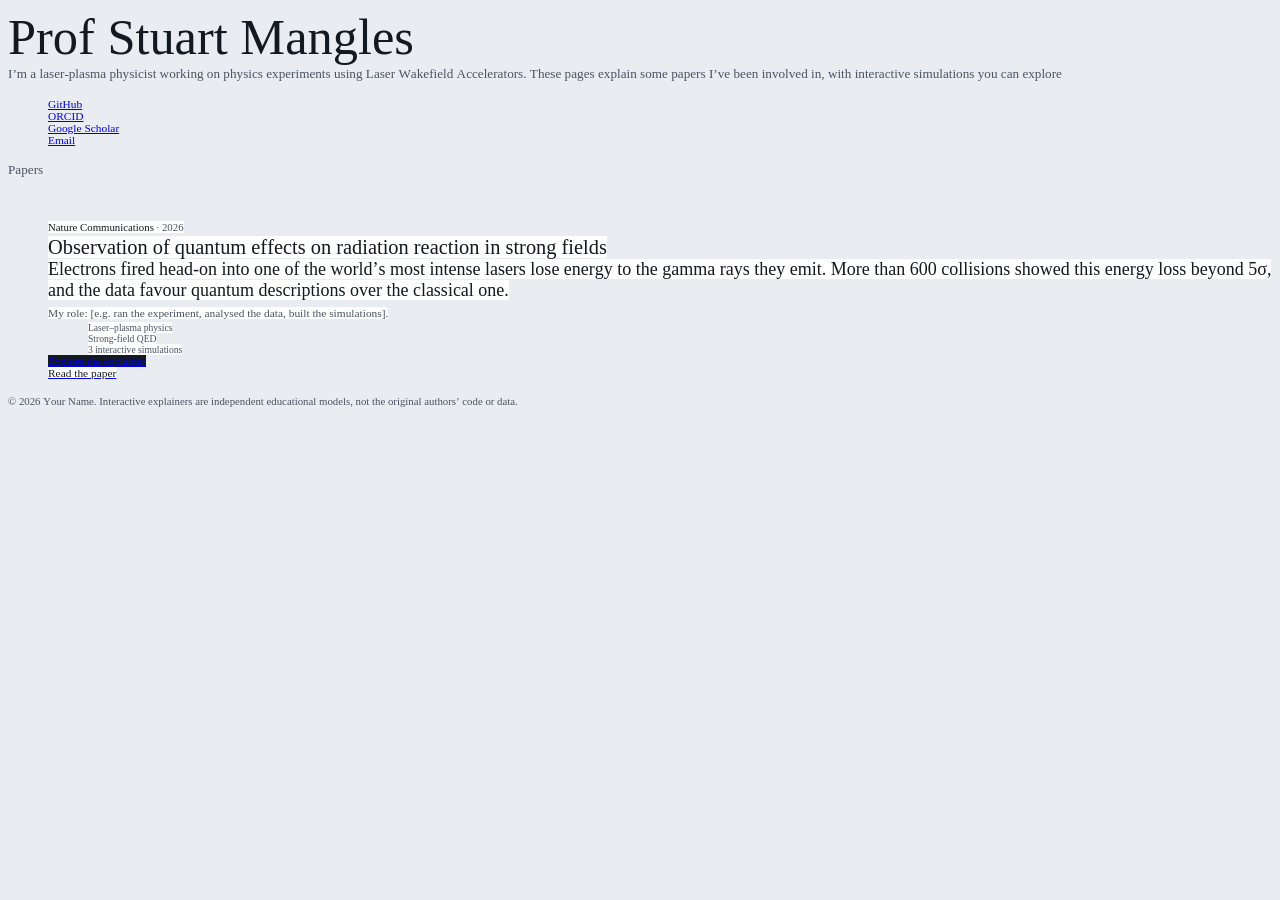
==== index.html @ 6f1ab24e "Add files via upload" ====
<!DOCTYPE html PUBLIC "-//W3C//DTD HTML 4.01//EN" "http://www.w3.org/TR/html4/strict.dtd">
<html>
<head>
  <meta http-equiv="Content-Type" content="text/html; charset=utf-8">
  <meta http-equiv="Content-Style-Type" content="text/css">
  <title></title>
  <meta name="Description" content="Interactive explainers for research papers I’ve worked on.">
  <meta name="Generator" content="Cocoa HTML Writer">
  <meta name="CocoaVersion" content="2575.7">
  <style type="text/css">
    body {background-color: #e9edf1}
    p.p2 {margin: 0.0px 0.0px 0.0px 0.0px; font: 13.2px 'Helvetica Neue'; color: #485363; -webkit-text-stroke: #485363}
    p.p8 {margin: 0.0px 0.0px 0.0px 0.0px; font: 10.8px 'Helvetica Neue'; color: #485363; -webkit-text-stroke: #485363}
    li.li3 {margin: 0.0px 0.0px 0.0px 0.0px; font: 11.4px 'Helvetica Neue'; color: #1d4e97; -webkit-text-stroke: #1d4e97}
    li.li5 {margin: 0.0px 0.0px 0.0px 0.0px; font: 18.0px 'Helvetica Neue'; color: #131920; -webkit-text-stroke: #131920}
    li.li6 {margin: 0.0px 0.0px 0.0px 0.0px; font: 9.6px 'Helvetica Neue'; color: #485363; -webkit-text-stroke: #485363}
    li.li7 {margin: 0.0px 0.0px 0.0px 0.0px; font: 11.4px 'Helvetica Neue'; color: #ffffff; -webkit-text-stroke: #ffffff}
    span.s1 {font-kerning: none}
    span.s2 {-webkit-text-stroke: 0px #000000}
    span.s3 {font: 10.8px 'Helvetica Neue'; font-kerning: none; background-color: #ffffff}
    span.s4 {font: 10.8px 'Helvetica Neue'; font-kerning: none; color: #485363; background-color: #ffffff; -webkit-text-stroke: 0px #485363}
    span.s5 {font: 10.8px 'Helvetica Neue'; font-kerning: none; color: #485363; -webkit-text-stroke: 0px #485363}
    span.s6 {font: 20.4px 'Helvetica Neue'; font-kerning: none; background-color: #ffffff}
    span.s7 {font: 20.4px 'Helvetica Neue'; font-kerning: none}
    span.s8 {font-kerning: none; background-color: #ffffff}
    span.s9 {font: 11.4px 'Helvetica Neue'; font-kerning: none; color: #485363; background-color: #ffffff; -webkit-text-stroke: 0px #485363}
    span.s10 {background-color: #ffffff; -webkit-text-stroke: 0px #000000}
    span.s11 {background-color: #131920; -webkit-text-stroke: 0px #000000}
    span.s12 {font-kerning: none; background-color: #131920}
    span.s13 {font-kerning: none; color: #131920; background-color: #ffffff; -webkit-text-stroke: 0px #131920}
    ul.ul1 {list-style-type: none}
  </style>
</head>
<body>
<h1 style="margin: 0.0px 0.0px 0.0px 0.0px; font: 50.4px 'Helvetica Neue'; color: #131920; -webkit-text-stroke: #131920"><span class="s1">Prof Stuart Mangles</span></h1>
<p class="p2"><span class="s1">I’m a laser-plasma physicist working on physics experiments using Laser Wakefield Accelerators. These pages explain some papers I’ve been involved in, with interactive simulations you can explore</span></p>
<ul class="ul1">
  <li class="li3"><span class="s2"><a href="https://github.com/your-username"><span class="s1">GitHub</span></a></span></li>
  <li class="li3"><span class="s2"><a href="https://orcid.org/0000-0000-0000-0000"><span class="s1">ORCID</span></a></span></li>
  <li class="li3"><span class="s2"><a href="https://scholar.google.com/"><span class="s1">Google Scholar</span></a></span></li>
  <li class="li3"><span class="s2"><a href="mailto:you@example.com"><span class="s1">Email</span></a></span></li>
</ul>
<h2 style="margin: 0.0px 0.0px 14.0px 0.0px; font: 13.2px 'Helvetica Neue'; color: #485363; -webkit-text-stroke: #485363"><span class="s1">Papers</span></h2>
<ul class="ul1">
  <li class="li5"><span class="s2"></span><span class="s1"><br>
</span><span class="s3">Nature Communications</span><span class="s4"> · 2026</span><span class="s5"><br>
</span><span class="s6">Observation of quantum effects on radiation reaction in strong fields</span><span class="s7"><br>
</span><span class="s8">Electrons fired head-on into one of the world’s most intense lasers lose energy to the gamma rays they emit. More than 600 collisions showed this energy loss beyond 5σ, and the data favour quantum descriptions over the classical one.</span><span class="s1"><br>
</span><span class="s9">My role: [e.g. ran the experiment, analysed the data, built the simulations].</span></li>
  <ul class="ul1">
    <li class="li6"><span class="s10"></span><span class="s8">Laser–plasma physics</span></li>
    <li class="li6"><span class="s10"></span><span class="s8">Strong-field QED</span></li>
    <li class="li6"><span class="s10"></span><span class="s8">3 interactive simulations</span></li>
  </ul>
  <li class="li7"><span class="s11"><a href="file:///Users/sm297/Downloads/research-site/radiation-reaction/"><span class="s1">Explore the explainer</span></a></span><span class="s12"><br>
<a href="https://doi.org/10.1038/s41467-025-67918-8"><span class="s13">Read the paper</span></a></span></li>
</ul>
<p class="p8"><span class="s1">© 2026 Your Name. Interactive explainers are independent educational models, not the original authors’ code or data.</span></p>
</body>
</html>
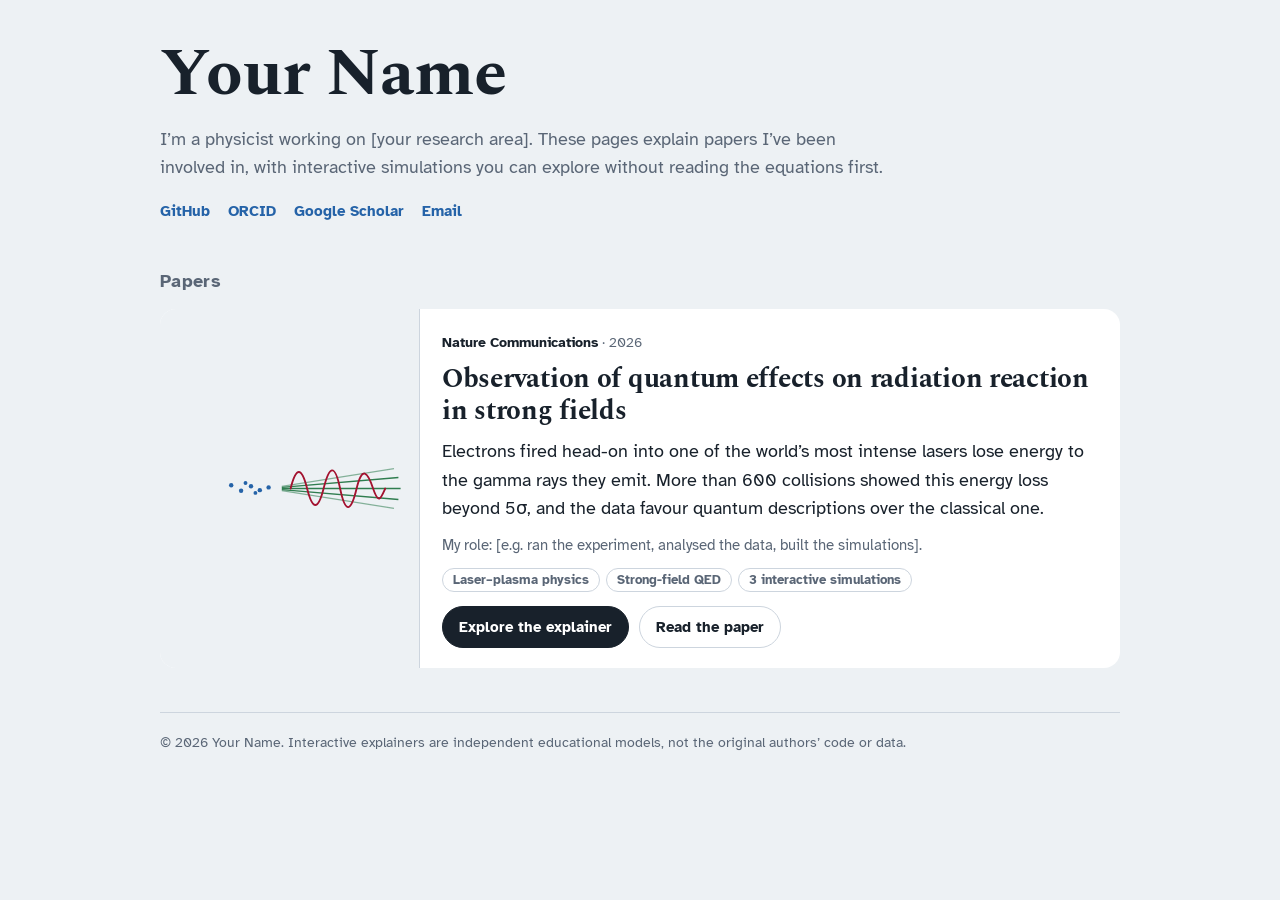
==== commit 745c27be: "Add files via upload Fix links to work locally" ====
--- a/index.html
+++ b/index.html
@@ -1,60 +1,143 @@
-<!DOCTYPE html PUBLIC "-//W3C//DTD HTML 4.01//EN" "http://www.w3.org/TR/html4/strict.dtd">
-<html>
+<!DOCTYPE html>
+<html lang="en">
 <head>
-  <meta http-equiv="Content-Type" content="text/html; charset=utf-8">
-  <meta http-equiv="Content-Style-Type" content="text/css">
-  <title></title>
-  <meta name="Description" content="Interactive explainers for research papers I’ve worked on.">
-  <meta name="Generator" content="Cocoa HTML Writer">
-  <meta name="CocoaVersion" content="2575.7">
-  <style type="text/css">
-    body {background-color: #e9edf1}
-    p.p2 {margin: 0.0px 0.0px 0.0px 0.0px; font: 13.2px 'Helvetica Neue'; color: #485363; -webkit-text-stroke: #485363}
-    p.p8 {margin: 0.0px 0.0px 0.0px 0.0px; font: 10.8px 'Helvetica Neue'; color: #485363; -webkit-text-stroke: #485363}
-    li.li3 {margin: 0.0px 0.0px 0.0px 0.0px; font: 11.4px 'Helvetica Neue'; color: #1d4e97; -webkit-text-stroke: #1d4e97}
-    li.li5 {margin: 0.0px 0.0px 0.0px 0.0px; font: 18.0px 'Helvetica Neue'; color: #131920; -webkit-text-stroke: #131920}
-    li.li6 {margin: 0.0px 0.0px 0.0px 0.0px; font: 9.6px 'Helvetica Neue'; color: #485363; -webkit-text-stroke: #485363}
-    li.li7 {margin: 0.0px 0.0px 0.0px 0.0px; font: 11.4px 'Helvetica Neue'; color: #ffffff; -webkit-text-stroke: #ffffff}
-    span.s1 {font-kerning: none}
-    span.s2 {-webkit-text-stroke: 0px #000000}
-    span.s3 {font: 10.8px 'Helvetica Neue'; font-kerning: none; background-color: #ffffff}
-    span.s4 {font: 10.8px 'Helvetica Neue'; font-kerning: none; color: #485363; background-color: #ffffff; -webkit-text-stroke: 0px #485363}
-    span.s5 {font: 10.8px 'Helvetica Neue'; font-kerning: none; color: #485363; -webkit-text-stroke: 0px #485363}
-    span.s6 {font: 20.4px 'Helvetica Neue'; font-kerning: none; background-color: #ffffff}
-    span.s7 {font: 20.4px 'Helvetica Neue'; font-kerning: none}
-    span.s8 {font-kerning: none; background-color: #ffffff}
-    span.s9 {font: 11.4px 'Helvetica Neue'; font-kerning: none; color: #485363; background-color: #ffffff; -webkit-text-stroke: 0px #485363}
-    span.s10 {background-color: #ffffff; -webkit-text-stroke: 0px #000000}
-    span.s11 {background-color: #131920; -webkit-text-stroke: 0px #000000}
-    span.s12 {font-kerning: none; background-color: #131920}
-    span.s13 {font-kerning: none; color: #131920; background-color: #ffffff; -webkit-text-stroke: 0px #131920}
-    ul.ul1 {list-style-type: none}
-  </style>
+<meta charset="utf-8">
+<meta name="viewport" content="width=device-width, initial-scale=1, viewport-fit=cover">
+<!-- EDIT: your name -->
+<title>Your Name — research, explained</title>
+<meta name="description" content="Interactive explainers for research papers I’ve worked on.">
+<link rel="preconnect" href="https://fonts.googleapis.com">
+<link rel="preconnect" href="https://fonts.gstatic.com" crossorigin>
+<link href="https://fonts.googleapis.com/css2?family=Atkinson+Hyperlegible:ital,wght@0,400;0,700;1,400&family=Spectral:wght@500;700&display=swap" rel="stylesheet">
+<style>
+:root{
+  --bg:#EDF1F4; --panel:#FFFFFF; --ink:#18212B; --muted:#5A6676; --line:#CDD5DE;
+  --laser:#A3122F; --qc:#2563A8; --gamma:#2F7D4F; --accent:#2563A8;
+  color-scheme: light; box-sizing:border-box;
+  padding-top:env(safe-area-inset-top,0px); padding-bottom:env(safe-area-inset-bottom,0px);
+}
+@media (prefers-color-scheme: dark){
+  :root:not([data-theme="light"]){
+    --bg:#0F151C; --panel:#18212B; --ink:#E4EAF0; --muted:#98A4B3; --line:#2C3846;
+    --laser:#F0506E; --qc:#5C9BE6; --gamma:#5DBB84; --accent:#5C9BE6; color-scheme: dark;
+  }
+}
+:root[data-theme="dark"]{
+  --bg:#0F151C; --panel:#18212B; --ink:#E4EAF0; --muted:#98A4B3; --line:#2C3846;
+  --laser:#F0506E; --qc:#5C9BE6; --gamma:#5DBB84; --accent:#5C9BE6; color-scheme: dark;
+}
+*,*::before,*::after{box-sizing:inherit}
+html{scroll-padding-top:env(safe-area-inset-top,0px)}
+body{margin:0;background:var(--bg);color:var(--ink);font:400 18px/1.6 "Atkinson Hyperlegible",system-ui,-apple-system,"Segoe UI",sans-serif;-webkit-font-smoothing:antialiased}
+.wrap{max-width:1000px;margin:0 auto;padding:40px 20px 56px}
+h1,h2,h3{font-family:Spectral,Georgia,"Times New Roman",serif;font-weight:700;letter-spacing:-0.01em;margin:0}
+h1{font-size:clamp(2.4rem,7vw,4.2rem);line-height:1.02}
+h2{font-size:1.1rem;font-family:"Atkinson Hyperlegible",system-ui,sans-serif;letter-spacing:.02em;color:var(--muted);margin:44px 0 14px}
+h3{font-size:clamp(1.35rem,3.4vw,1.7rem);line-height:1.15}
+a{color:var(--accent)}
+a:focus-visible{outline:3px solid var(--accent);outline-offset:2px;border-radius:4px}
+.intro{max-width:62ch;color:var(--muted);font-size:1.1rem;margin:16px 0 0}
+.links{display:flex;flex-wrap:wrap;gap:8px 18px;margin:18px 0 0;padding:0;list-style:none;font-weight:700;font-size:.95rem}
+.links a{text-decoration:none}
+.links a:hover{text-decoration:underline}
+
+.papers{display:grid;gap:18px;margin:0;padding:0;list-style:none}
+.paper{background:var(--panel);border-radius:16px;overflow:hidden;display:grid;grid-template-columns:260px minmax(0,1fr)}
+.thumb{background:var(--bg);display:flex;align-items:center;justify-content:center;padding:14px;border-right:1px solid var(--line)}
+.thumb svg{width:100%;height:auto;display:block}
+.body{padding:22px 22px 20px;display:flex;flex-direction:column;gap:10px}
+.meta{font-size:.9rem;color:var(--muted);margin:0}
+.meta b{color:var(--ink)}
+.summary{margin:0;max-width:62ch}
+.role{margin:0;font-size:.95rem;color:var(--muted)}
+.actions{display:flex;flex-wrap:wrap;gap:10px;margin-top:4px}
+.btn{display:inline-block;font-size:.95rem;font-weight:700;text-decoration:none;border-radius:999px;padding:8px 16px;border:1.5px solid var(--line);color:var(--ink)}
+.btn:hover{border-color:var(--muted)}
+.btn.primary{background:var(--ink);color:var(--panel);border-color:var(--ink)}
+.btn.primary:hover{opacity:.9}
+.tags{display:flex;flex-wrap:wrap;gap:6px;margin:0;padding:0;list-style:none}
+.tags li{font-size:.8rem;font-weight:700;color:var(--muted);border:1.5px solid var(--line);border-radius:999px;padding:1px 10px}
+footer{margin-top:44px;padding-top:18px;border-top:1px solid var(--line);color:var(--muted);font-size:.9rem}
+@media (max-width:720px){
+  .paper{grid-template-columns:minmax(0,1fr)}
+  .thumb{border-right:0;border-bottom:1px solid var(--line);padding:10px 14px}
+  .thumb svg{max-width:360px}
+  .body{padding:18px 16px}
+}
+</style>
 </head>
 <body>
-<h1 style="margin: 0.0px 0.0px 0.0px 0.0px; font: 50.4px 'Helvetica Neue'; color: #131920; -webkit-text-stroke: #131920"><span class="s1">Prof Stuart Mangles</span></h1>
-<p class="p2"><span class="s1">I’m a laser-plasma physicist working on physics experiments using Laser Wakefield Accelerators. These pages explain some papers I’ve been involved in, with interactive simulations you can explore</span></p>
-<ul class="ul1">
-  <li class="li3"><span class="s2"><a href="https://github.com/your-username"><span class="s1">GitHub</span></a></span></li>
-  <li class="li3"><span class="s2"><a href="https://orcid.org/0000-0000-0000-0000"><span class="s1">ORCID</span></a></span></li>
-  <li class="li3"><span class="s2"><a href="https://scholar.google.com/"><span class="s1">Google Scholar</span></a></span></li>
-  <li class="li3"><span class="s2"><a href="mailto:you@example.com"><span class="s1">Email</span></a></span></li>
-</ul>
-<h2 style="margin: 0.0px 0.0px 14.0px 0.0px; font: 13.2px 'Helvetica Neue'; color: #485363; -webkit-text-stroke: #485363"><span class="s1">Papers</span></h2>
-<ul class="ul1">
-  <li class="li5"><span class="s2"></span><span class="s1"><br>
-</span><span class="s3">Nature Communications</span><span class="s4"> · 2026</span><span class="s5"><br>
-</span><span class="s6">Observation of quantum effects on radiation reaction in strong fields</span><span class="s7"><br>
-</span><span class="s8">Electrons fired head-on into one of the world’s most intense lasers lose energy to the gamma rays they emit. More than 600 collisions showed this energy loss beyond 5σ, and the data favour quantum descriptions over the classical one.</span><span class="s1"><br>
-</span><span class="s9">My role: [e.g. ran the experiment, analysed the data, built the simulations].</span></li>
-  <ul class="ul1">
-    <li class="li6"><span class="s10"></span><span class="s8">Laser–plasma physics</span></li>
-    <li class="li6"><span class="s10"></span><span class="s8">Strong-field QED</span></li>
-    <li class="li6"><span class="s10"></span><span class="s8">3 interactive simulations</span></li>
-  </ul>
-  <li class="li7"><span class="s11"><a href="file:///Users/sm297/Downloads/research-site/radiation-reaction/"><span class="s1">Explore the explainer</span></a></span><span class="s12"><br>
-<a href="https://doi.org/10.1038/s41467-025-67918-8"><span class="s13">Read the paper</span></a></span></li>
-</ul>
-<p class="p8"><span class="s1">© 2026 Your Name. Interactive explainers are independent educational models, not the original authors’ code or data.</span></p>
+<div class="wrap">
+  <header>
+    <!-- EDIT: your name, a one- or two-sentence introduction, and your links -->
+    <h1>Your Name</h1>
+    <p class="intro">I’m a physicist working on [your research area]. These pages explain papers I’ve been involved in, with interactive simulations you can explore without reading the equations first.</p>
+    <ul class="links">
+      <li><a href="https://github.com/your-username">GitHub</a></li>
+      <li><a href="https://orcid.org/0000-0000-0000-0000">ORCID</a></li>
+      <li><a href="https://scholar.google.com/">Google Scholar</a></li>
+      <li><a href="mailto:you@example.com">Email</a></li>
+    </ul>
+  </header>
+
+  <main>
+    <h2>Papers</h2>
+    <ul class="papers">
+
+      <!-- ===== Paper: radiation reaction (Nature Communications, 2026) ===== -->
+      <li class="paper">
+        <div class="thumb" aria-hidden="true">
+          <svg viewBox="0 0 420 220">
+            <g stroke="var(--gamma)" stroke-width="2.4" fill="none">
+              <path d="M196 110 L412 110"/><path d="M196 108 L408 90"/><path d="M196 112 L408 130"/>
+              <path d="M196 106 L400 74" stroke-opacity=".55"/><path d="M196 114 L400 146" stroke-opacity=".55"/>
+            </g>
+            <g fill="var(--qc)">
+              <circle cx="104" cy="104" r="4"/><circle cx="122" cy="114" r="4"/><circle cx="140" cy="106" r="4"/>
+              <circle cx="156" cy="113" r="4"/><circle cx="172" cy="108" r="4"/><circle cx="130" cy="100" r="3.5"/><circle cx="148" cy="118" r="3.5"/>
+            </g>
+            <path d="M212 110 C222 70, 232 70, 242 110 S262 150, 272 110 S292 62, 302 110 S322 152, 332 110 S352 80, 362 110 S376 128, 384 110"
+                  stroke="var(--laser)" stroke-width="3.4" fill="none" stroke-linecap="round"/>
+          </svg>
+        </div>
+        <div class="body">
+          <p class="meta"><b>Nature Communications</b> · 2026</p>
+          <h3>Observation of quantum effects on radiation reaction in strong fields</h3>
+          <p class="summary">Electrons fired head-on into one of the world’s most intense lasers lose energy to the gamma rays they emit. More than 600 collisions showed this energy loss beyond 5σ, and the data favour quantum descriptions over the classical one.</p>
+          <!-- EDIT: describe your contribution, or delete this line -->
+          <p class="role">My role: [e.g. ran the experiment, analysed the data, built the simulations].</p>
+          <ul class="tags"><li>Laser–plasma physics</li><li>Strong-field QED</li><li>3 interactive simulations</li></ul>
+          <div class="actions">
+            <a class="btn primary" href="radiation-reaction/index.html">Explore the explainer</a>
+            <a class="btn" href="https://doi.org/10.1038/s41467-025-67918-8">Read the paper</a>
+          </div>
+        </div>
+      </li>
+
+      <!-- ===== TEMPLATE for the next paper: copy this block, uncomment it, and fill it in =====
+      <li class="paper">
+        <div class="thumb" aria-hidden="true">
+          <svg viewBox="0 0 420 220"> ... a simple illustration, or replace this div's contents with an <img> ... </svg>
+        </div>
+        <div class="body">
+          <p class="meta"><b>Journal name</b> · Year</p>
+          <h3>Paper title</h3>
+          <p class="summary">Two sentences in plain language: what was done and what was found.</p>
+          <p class="role">My role: ...</p>
+          <ul class="tags"><li>Topic</li><li>Topic</li></ul>
+          <div class="actions">
+            <a class="btn primary" href="folder-name/index.html">Explore the explainer</a>
+            <a class="btn" href="https://doi.org/...">Read the paper</a>
+          </div>
+        </div>
+      </li>
+      ===== end of template ===== -->
+
+    </ul>
+  </main>
+
+  <!-- EDIT: your name -->
+  <footer>© 2026 Your Name. Interactive explainers are independent educational models, not the original authors’ code or data.</footer>
+</div>
 </body>
 </html>
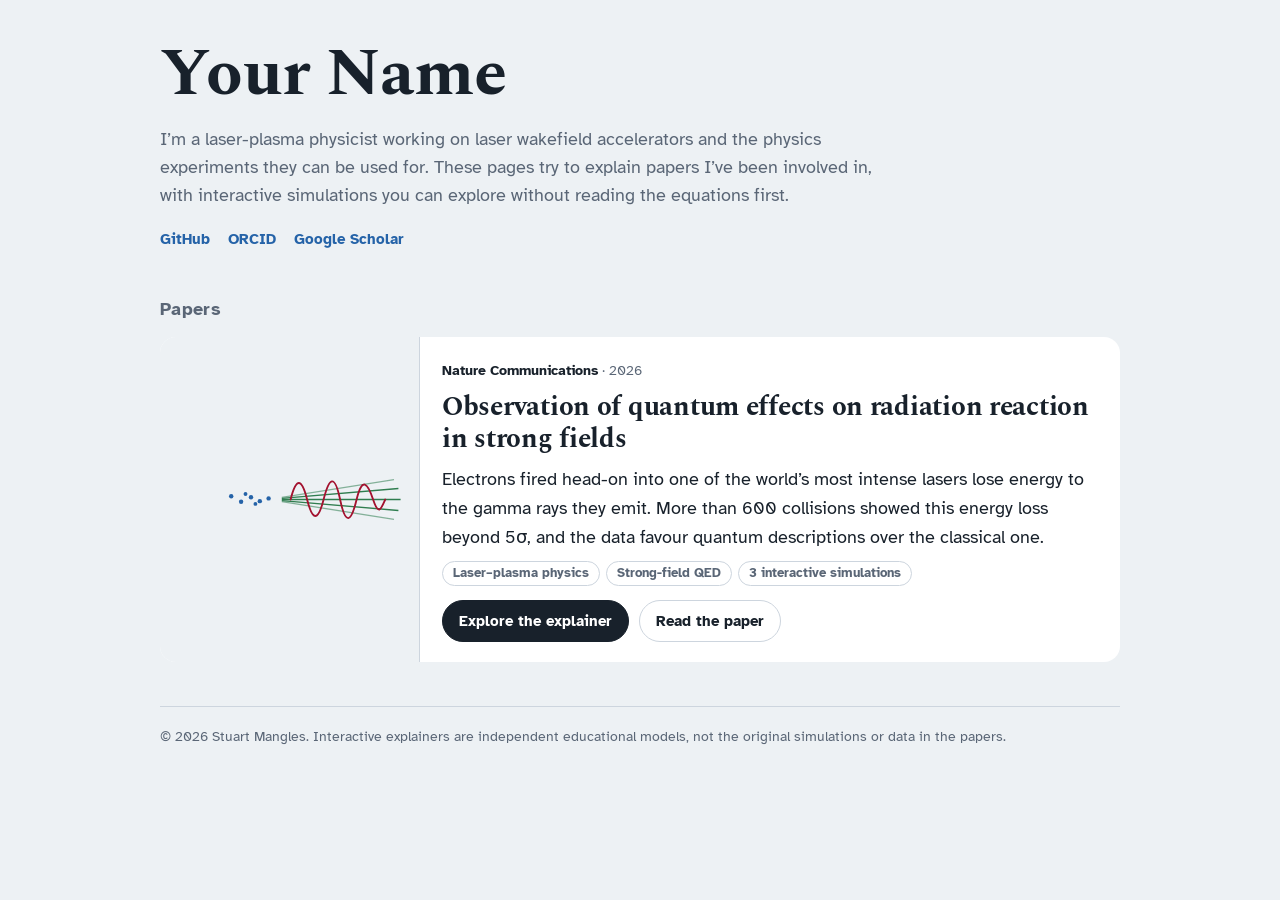
==== commit 6a2cea59: "Update index.html update text" ====
--- a/index.html
+++ b/index.html
@@ -71,12 +71,11 @@
   <header>
     <!-- EDIT: your name, a one- or two-sentence introduction, and your links -->
     <h1>Your Name</h1>
-    <p class="intro">I’m a physicist working on [your research area]. These pages explain papers I’ve been involved in, with interactive simulations you can explore without reading the equations first.</p>
+    <p class="intro">I’m a laser-plasma physicist working on laser wakefield accelerators and the physics experiments they can be used for. These pages try to explain papers I’ve been involved in, with interactive simulations you can explore without reading the equations first.</p>
     <ul class="links">
-      <li><a href="https://github.com/your-username">GitHub</a></li>
+      <li><a href="https://github.com/sm297">GitHub</a></li>
       <li><a href="https://orcid.org/0000-0000-0000-0000">ORCID</a></li>
       <li><a href="https://scholar.google.com/">Google Scholar</a></li>
-      <li><a href="mailto:you@example.com">Email</a></li>
     </ul>
   </header>
 
@@ -104,8 +103,6 @@
           <p class="meta"><b>Nature Communications</b> · 2026</p>
           <h3>Observation of quantum effects on radiation reaction in strong fields</h3>
           <p class="summary">Electrons fired head-on into one of the world’s most intense lasers lose energy to the gamma rays they emit. More than 600 collisions showed this energy loss beyond 5σ, and the data favour quantum descriptions over the classical one.</p>
-          <!-- EDIT: describe your contribution, or delete this line -->
-          <p class="role">My role: [e.g. ran the experiment, analysed the data, built the simulations].</p>
           <ul class="tags"><li>Laser–plasma physics</li><li>Strong-field QED</li><li>3 interactive simulations</li></ul>
           <div class="actions">
             <a class="btn primary" href="radiation-reaction/index.html">Explore the explainer</a>
@@ -137,7 +134,7 @@
   </main>
 
   <!-- EDIT: your name -->
-  <footer>© 2026 Your Name. Interactive explainers are independent educational models, not the original authors’ code or data.</footer>
+  <footer>© 2026 Stuart Mangles. Interactive explainers are independent educational models, not the original simulations or data in the papers.</footer>
 </div>
 </body>
 </html>
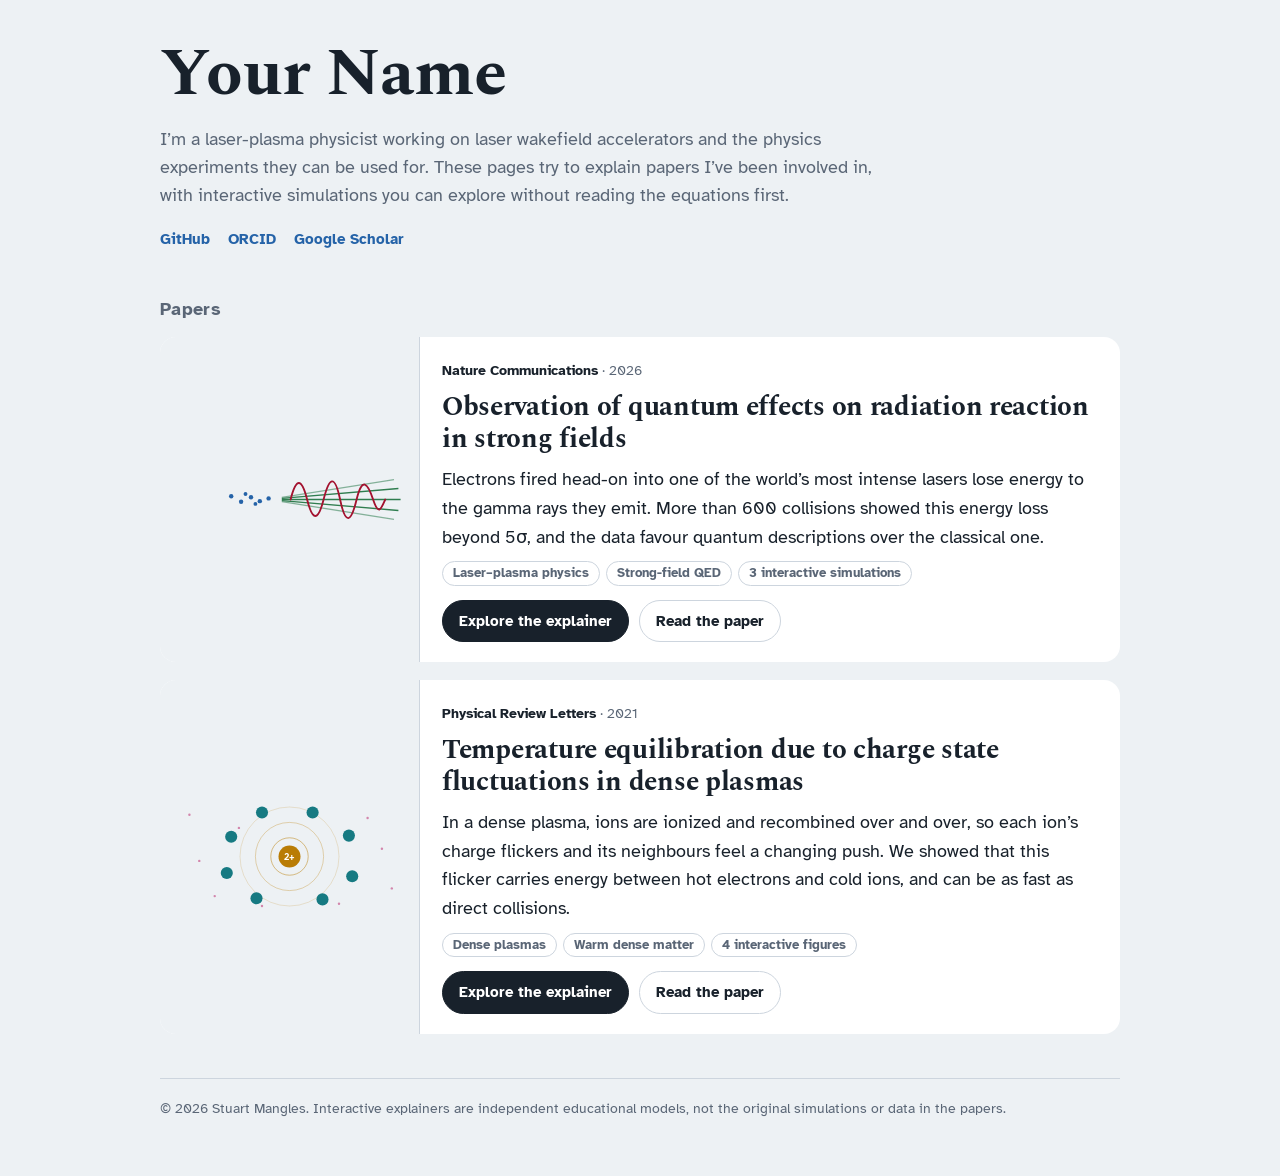
==== commit 23fed74f: "Add files via upload update to index links" ====
--- a/index.html
+++ b/index.html
@@ -4,7 +4,7 @@
 <meta charset="utf-8">
 <meta name="viewport" content="width=device-width, initial-scale=1, viewport-fit=cover">
 <!-- EDIT: your name -->
-<title>Your Name — research, explained</title>
+<title>Stuart Mangles — research, explained</title>
 <meta name="description" content="Interactive explainers for research papers I’ve worked on.">
 <link rel="preconnect" href="https://fonts.googleapis.com">
 <link rel="preconnect" href="https://fonts.gstatic.com" crossorigin>
@@ -12,19 +12,19 @@
 <style>
 :root{
   --bg:#EDF1F4; --panel:#FFFFFF; --ink:#18212B; --muted:#5A6676; --line:#CDD5DE;
-  --laser:#A3122F; --qc:#2563A8; --gamma:#2F7D4F; --accent:#2563A8;
+  --laser:#A3122F; --qc:#2563A8; --gamma:#2F7D4F; --accent:#2563A8; --chg:#B97C05; --ion:#167A82; --elec:#BE2F72;
   color-scheme: light; box-sizing:border-box;
   padding-top:env(safe-area-inset-top,0px); padding-bottom:env(safe-area-inset-bottom,0px);
 }
 @media (prefers-color-scheme: dark){
   :root:not([data-theme="light"]){
     --bg:#0F151C; --panel:#18212B; --ink:#E4EAF0; --muted:#98A4B3; --line:#2C3846;
-    --laser:#F0506E; --qc:#5C9BE6; --gamma:#5DBB84; --accent:#5C9BE6; color-scheme: dark;
+    --laser:#F0506E; --qc:#5C9BE6; --gamma:#5DBB84; --accent:#5C9BE6; --chg:#F0B23A; --ion:#4CC3C9; --elec:#F06BA8; color-scheme: dark;
   }
 }
 :root[data-theme="dark"]{
   --bg:#0F151C; --panel:#18212B; --ink:#E4EAF0; --muted:#98A4B3; --line:#2C3846;
-  --laser:#F0506E; --qc:#5C9BE6; --gamma:#5DBB84; --accent:#5C9BE6; color-scheme: dark;
+  --laser:#F0506E; --qc:#5C9BE6; --gamma:#5DBB84; --accent:#5C9BE6; --chg:#F0B23A; --ion:#4CC3C9; --elec:#F06BA8; color-scheme: dark;
 }
 *,*::before,*::after{box-sizing:inherit}
 html{scroll-padding-top:env(safe-area-inset-top,0px)}
@@ -57,6 +57,23 @@
 .btn.primary:hover{opacity:.9}
 .tags{display:flex;flex-wrap:wrap;gap:6px;margin:0;padding:0;list-style:none}
 .tags li{font-size:.8rem;font-weight:700;color:var(--muted);border:1.5px solid var(--line);border-radius:999px;padding:1px 10px}
+/* ===== Flickering-charge thumbnail (charge fluctuations paper) ===== */
+.flicker .shells,.flicker .nbrs{transform-box:view-box;transform-origin:210px 110px}
+.flicker .shells{animation:fl-shells 5s ease-in-out infinite}
+.flicker .nbrs{animation:fl-nbrs 5s ease-in-out infinite}
+.flicker .z2{animation:fl-z2 5s steps(1,end) infinite}
+.flicker .z3{animation:fl-z3 5s steps(1,end) infinite}
+.flicker .glow{transform-box:view-box;transform-origin:210px 110px;animation:fl-glow 5s ease-out infinite}
+.flicker .e-out{animation:fl-eout 5s linear infinite}
+.flicker .e-in{animation:fl-ein 5s linear infinite}
+@keyframes fl-shells{0%,38%{transform:scale(1)}44%,84%{transform:scale(.67)}90%,100%{transform:scale(1)}}
+@keyframes fl-nbrs{0%,38%{transform:scale(1)}54%,84%{transform:scale(1.08)}98%,100%{transform:scale(1)}}
+@keyframes fl-z2{0%{opacity:1}40%{opacity:0}88%{opacity:1}}
+@keyframes fl-z3{0%{opacity:0}40%{opacity:1}88%{opacity:0}}
+@keyframes fl-glow{0%,39%{opacity:0;transform:scale(1)}40%{opacity:.45;transform:scale(1)}50%{opacity:0;transform:scale(1.9)}87%{opacity:0;transform:scale(1)}88%{opacity:.45;transform:scale(1)}98%,100%{opacity:0;transform:scale(1.9)}}
+@keyframes fl-eout{0%,39.9%{opacity:0;transform:translate(0,0)}40%{opacity:1;transform:translate(0,0)}62%{opacity:0;transform:translate(150px,-48px)}100%{opacity:0;transform:translate(150px,-48px)}}
+@keyframes fl-ein{0%,67.9%{opacity:0;transform:translate(-150px,42px)}68%{opacity:0;transform:translate(-150px,42px)}72%{opacity:1}87.9%{opacity:1;transform:translate(0,0)}88%,100%{opacity:0;transform:translate(0,0)}}
+@media (prefers-reduced-motion:reduce){.flicker *{animation:none!important}.flicker .z3,.flicker .e-out,.flicker .e-in,.flicker .glow{opacity:0}}
 footer{margin-top:44px;padding-top:18px;border-top:1px solid var(--line);color:var(--muted);font-size:.9rem}
 @media (max-width:720px){
   .paper{grid-template-columns:minmax(0,1fr)}
@@ -74,8 +91,8 @@
     <p class="intro">I’m a laser-plasma physicist working on laser wakefield accelerators and the physics experiments they can be used for. These pages try to explain papers I’ve been involved in, with interactive simulations you can explore without reading the equations first.</p>
     <ul class="links">
       <li><a href="https://github.com/sm297">GitHub</a></li>
-      <li><a href="https://orcid.org/0000-0000-0000-0000">ORCID</a></li>
-      <li><a href="https://scholar.google.com/">Google Scholar</a></li>
+      <li><a href="https://orcid.org/0000-0003-2443-4201">ORCID</a></li>
+      <li><a href="https://scholar.google.com/citations?user=MHIYfcIAAAAJ">Google Scholar</a></li>
     </ul>
   </header>
 
@@ -111,6 +128,46 @@
         </div>
       </li>
 
+      <!-- ===== Paper: charge-state fluctuations (Physical Review Letters, 2021) ===== -->
+      <li class="paper">
+        <div class="thumb" aria-hidden="true">
+          <svg viewBox="0 0 420 220" class="flicker">
+            <g fill="var(--elec)" opacity=".55">
+              <circle cx="28" cy="34" r="2.2"/><circle cx="74" cy="182" r="2.2"/><circle cx="118" cy="58" r="2.2"/><circle cx="352" cy="40" r="2.2"/>
+              <circle cx="396" cy="168" r="2.2"/><circle cx="300" cy="196" r="2.2"/><circle cx="46" cy="118" r="2.2"/><circle cx="378" cy="96" r="2.2"/>
+              <circle cx="160" cy="200" r="2.2"/><circle cx="250" cy="24" r="2.2"/>
+            </g>
+            <g class="shells" fill="none" stroke="var(--chg)" stroke-width="1.6">
+              <circle cx="210" cy="110" r="34" stroke-opacity=".55"/>
+              <circle cx="210" cy="110" r="62" stroke-opacity=".35"/>
+              <circle cx="210" cy="110" r="90" stroke-opacity=".2"/>
+            </g>
+            <g class="nbrs" fill="var(--ion)">
+              <circle cx="104" cy="74" r="11"/><circle cx="96" cy="140" r="11"/><circle cx="150" cy="186" r="11"/><circle cx="270" cy="188" r="11"/>
+              <circle cx="324" cy="146" r="11"/><circle cx="318" cy="72" r="11"/><circle cx="252" cy="30" r="11"/><circle cx="160" cy="30" r="11"/>
+            </g>
+            <circle class="glow" cx="210" cy="110" r="22" fill="var(--chg)" opacity="0"/>
+            <circle cx="210" cy="110" r="20" fill="var(--chg)"/>
+            <g font-family="Atkinson Hyperlegible, system-ui, sans-serif" font-weight="700" font-size="17" text-anchor="middle" fill="var(--panel)">
+              <text class="z2" x="210" y="116">2+</text>
+              <text class="z3" x="210" y="116" opacity="0">3+</text>
+            </g>
+            <circle class="e-out" cx="210" cy="110" r="4" fill="var(--elec)" opacity="0"/>
+            <circle class="e-in" cx="210" cy="110" r="4" fill="var(--elec)" opacity="0"/>
+          </svg>
+        </div>
+        <div class="body">
+          <p class="meta"><b>Physical Review Letters</b> · 2021</p>
+          <h3>Temperature equilibration due to charge state fluctuations in dense plasmas</h3>
+          <p class="summary">In a dense plasma, ions are ionized and recombined over and over, so each ion’s charge flickers and its neighbours feel a changing push. We showed that this flicker carries energy between hot electrons and cold ions, and can be as fast as direct collisions.</p>
+          <ul class="tags"><li>Dense plasmas</li><li>Warm dense matter</li><li>4 interactive figures</li></ul>
+          <div class="actions">
+            <a class="btn primary" href="charge-fluctuations/index.html">Explore the explainer</a>
+            <a class="btn" href="https://doi.org/10.1103/PhysRevLett.127.035002">Read the paper</a>
+          </div>
+        </div>
+      </li>
+
       <!-- ===== TEMPLATE for the next paper: copy this block, uncomment it, and fill it in =====
       <li class="paper">
         <div class="thumb" aria-hidden="true">
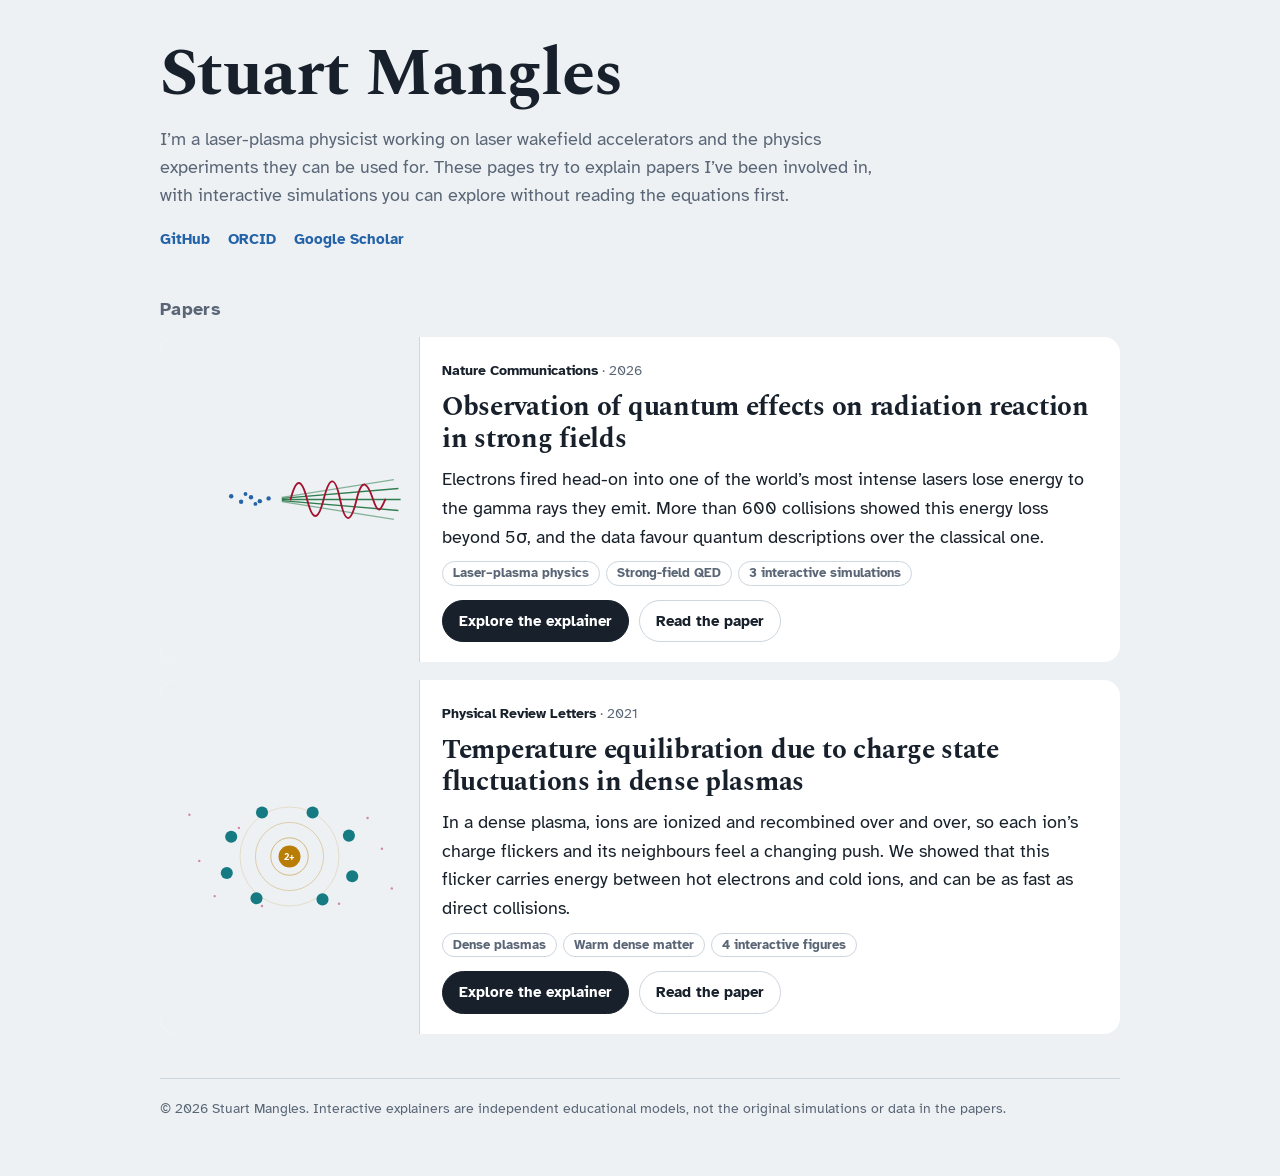
==== commit e5dd8b68: "Update index.html update of index" ====
--- a/index.html
+++ b/index.html
@@ -87,11 +87,11 @@
 <div class="wrap">
   <header>
     <!-- EDIT: your name, a one- or two-sentence introduction, and your links -->
-    <h1>Your Name</h1>
+    <h1>Stuart Mangles</h1>
     <p class="intro">I’m a laser-plasma physicist working on laser wakefield accelerators and the physics experiments they can be used for. These pages try to explain papers I’ve been involved in, with interactive simulations you can explore without reading the equations first.</p>
     <ul class="links">
       <li><a href="https://github.com/sm297">GitHub</a></li>
-      <li><a href="https://orcid.org/0000-0003-2443-4201">ORCID</a></li>
+      <li><a href="n">ORCID</a></li>
       <li><a href="https://scholar.google.com/citations?user=MHIYfcIAAAAJ">Google Scholar</a></li>
     </ul>
   </header>
